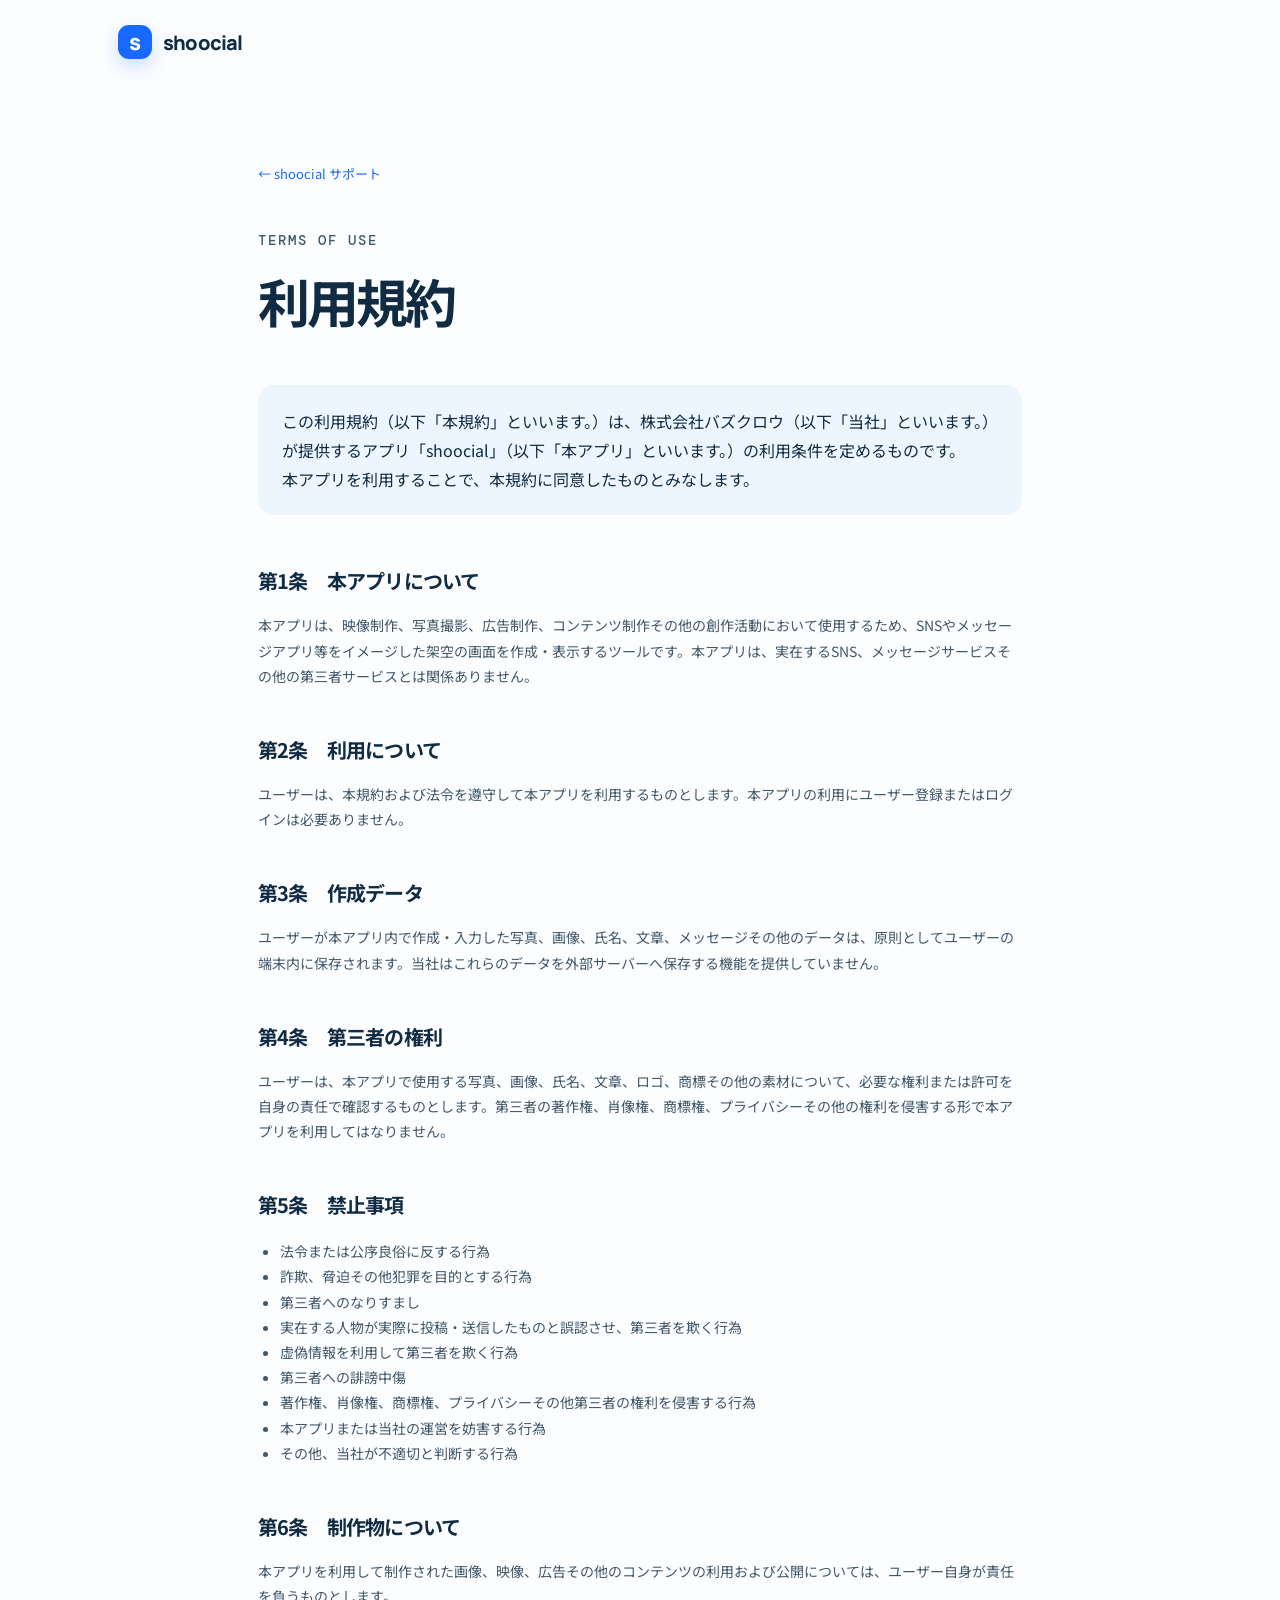
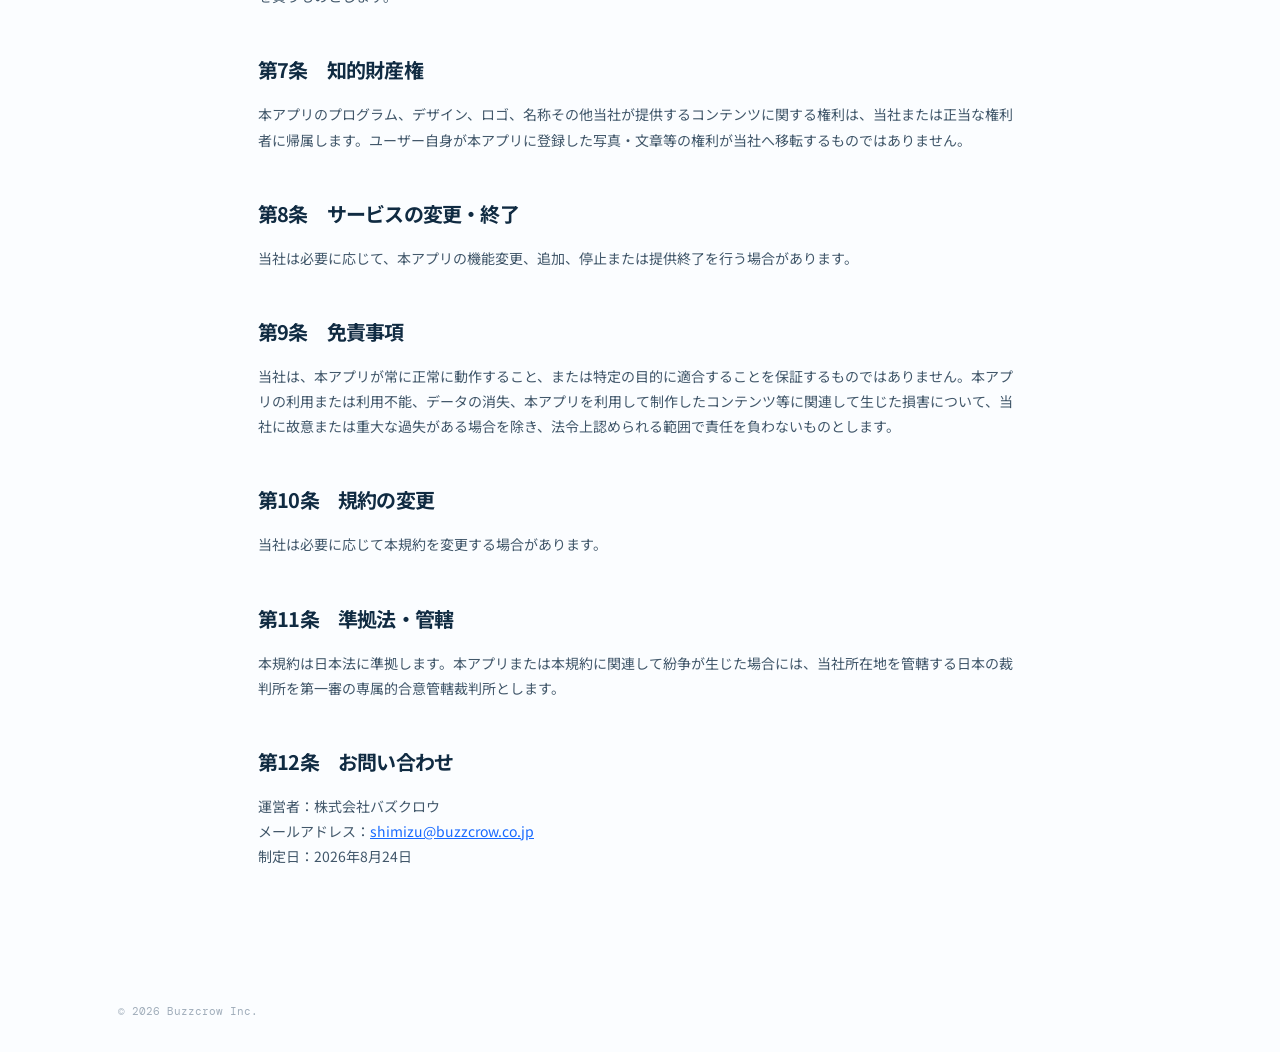
==== terms.html @ a429a089 "Add shoocial support website" ====
<!doctype html><html lang="ja"><head><meta charset="utf-8"><meta name="viewport" content="width=device-width, initial-scale=1"><title>利用規約 | shoocial</title><link rel="stylesheet" href="styles.css"></head><body><header class="site-header"><a class="brand" href="index.html"><span class="brand-mark">s</span><span>shoocial</span></a></header><main class="doc-shell"><a class="back" href="index.html">← shoocial サポート</a><p class="doc-kicker">TERMS OF USE</p><h1>利用規約</h1><div class="doc-intro">この利用規約（以下「本規約」といいます。）は、株式会社バズクロウ（以下「当社」といいます。）が提供するアプリ「shoocial」（以下「本アプリ」といいます。）の利用条件を定めるものです。<br>本アプリを利用することで、本規約に同意したものとみなします。</div><h2>第1条　本アプリについて</h2><p>本アプリは、映像制作、写真撮影、広告制作、コンテンツ制作その他の創作活動において使用するため、SNSやメッセージアプリ等をイメージした架空の画面を作成・表示するツールです。本アプリは、実在するSNS、メッセージサービスその他の第三者サービスとは関係ありません。</p><h2>第2条　利用について</h2><p>ユーザーは、本規約および法令を遵守して本アプリを利用するものとします。本アプリの利用にユーザー登録またはログインは必要ありません。</p><h2>第3条　作成データ</h2><p>ユーザーが本アプリ内で作成・入力した写真、画像、氏名、文章、メッセージその他のデータは、原則としてユーザーの端末内に保存されます。当社はこれらのデータを外部サーバーへ保存する機能を提供していません。</p><h2>第4条　第三者の権利</h2><p>ユーザーは、本アプリで使用する写真、画像、氏名、文章、ロゴ、商標その他の素材について、必要な権利または許可を自身の責任で確認するものとします。第三者の著作権、肖像権、商標権、プライバシーその他の権利を侵害する形で本アプリを利用してはなりません。</p><h2>第5条　禁止事項</h2><ul><li>法令または公序良俗に反する行為</li><li>詐欺、脅迫その他犯罪を目的とする行為</li><li>第三者へのなりすまし</li><li>実在する人物が実際に投稿・送信したものと誤認させ、第三者を欺く行為</li><li>虚偽情報を利用して第三者を欺く行為</li><li>第三者への誹謗中傷</li><li>著作権、肖像権、商標権、プライバシーその他第三者の権利を侵害する行為</li><li>本アプリまたは当社の運営を妨害する行為</li><li>その他、当社が不適切と判断する行為</li></ul><h2>第6条　制作物について</h2><p>本アプリを利用して制作された画像、映像、広告その他のコンテンツの利用および公開については、ユーザー自身が責任を負うものとします。</p><h2>第7条　知的財産権</h2><p>本アプリのプログラム、デザイン、ロゴ、名称その他当社が提供するコンテンツに関する権利は、当社または正当な権利者に帰属します。ユーザー自身が本アプリに登録した写真・文章等の権利が当社へ移転するものではありません。</p><h2>第8条　サービスの変更・終了</h2><p>当社は必要に応じて、本アプリの機能変更、追加、停止または提供終了を行う場合があります。</p><h2>第9条　免責事項</h2><p>当社は、本アプリが常に正常に動作すること、または特定の目的に適合することを保証するものではありません。本アプリの利用または利用不能、データの消失、本アプリを利用して制作したコンテンツ等に関連して生じた損害について、当社に故意または重大な過失がある場合を除き、法令上認められる範囲で責任を負わないものとします。</p><h2>第10条　規約の変更</h2><p>当社は必要に応じて本規約を変更する場合があります。</p><h2>第11条　準拠法・管轄</h2><p>本規約は日本法に準拠します。本アプリまたは本規約に関連して紛争が生じた場合には、当社所在地を管轄する日本の裁判所を第一審の専属的合意管轄裁判所とします。</p><h2>第12条　お問い合わせ</h2><p>運営者：株式会社バズクロウ<br>メールアドレス：<a href="mailto:shimizu@buzzcrow.co.jp">shimizu@buzzcrow.co.jp</a><br>制定日：2026年8月24日</p></main><footer class="site-footer">© 2026 Buzzcrow Inc.</footer></body></html>
---- styles.css ----
@import url('https://fonts.googleapis.com/css2?family=DM+Mono:wght@400;500&family=Manrope:wght@400;600;700;800&family=Noto+Sans+JP:wght@400;500;700;900&display=swap');
:root{--ink:#102b42;--muted:#718496;--blue:#1769ff;--pale:#edf5ff;--line:#dbe7f1}*{box-sizing:border-box}body{margin:0;color:var(--ink);background:#fbfdff;font-family:'Noto Sans JP',sans-serif;line-height:1.8}.site-header{height:84px;display:flex;align-items:center;max-width:1100px;margin:auto;padding:0 28px}.brand{display:flex;align-items:center;gap:11px;color:var(--ink);text-decoration:none;font:800 20px Manrope,sans-serif;letter-spacing:-.04em}.brand-mark{display:grid;place-items:center;width:34px;height:34px;border-radius:11px;background:var(--blue);color:#fff;font:800 22px Manrope,sans-serif;box-shadow:0 7px 18px #1769ff35}.home-shell{max-width:1100px;margin:auto;padding:72px 28px 120px}.hero{max-width:760px;margin-bottom:70px}.eyebrow{margin:0 0 22px;color:var(--blue);font:500 11px 'DM Mono',monospace;letter-spacing:.16em}.hero h1{font-size:clamp(34px,6vw,68px);line-height:1.25;letter-spacing:-.06em;margin:0;font-weight:900}.hero h1 em{font-style:normal;color:var(--blue)}.hero-copy{max-width:500px;color:var(--muted);margin:28px 0 0;font-size:15px}.link-list{display:grid;grid-template-columns:repeat(3,1fr);gap:14px}.link-card{position:relative;display:flex;justify-content:space-between;min-height:205px;padding:25px;background:#fff;border:1px solid var(--line);border-radius:20px;color:var(--ink);text-decoration:none;transition:.25s ease}.link-card:hover{transform:translateY(-5px);border-color:#8fb7e4;box-shadow:0 18px 38px #193b5b12}.link-card span{display:flex;flex-direction:column}.link-card small{color:var(--blue);font:500 12px 'DM Mono',monospace;margin-bottom:38px}.link-card strong{font-size:16px;letter-spacing:-.04em}.link-card b{font:500 11px 'DM Mono',monospace;color:var(--muted);margin-top:3px}.link-card i{display:grid;place-items:center;width:32px;height:32px;background:var(--pale);border-radius:50%;font-style:normal;color:var(--blue);font-size:18px}.home-note{margin-top:31px;color:var(--muted);font-size:12px}.dot{display:inline-block;width:7px;height:7px;border-radius:50%;background:#31c48d;margin-right:6px}.site-footer{max-width:1100px;margin:auto;padding:0 28px 34px;color:#a0adba;font:11px 'DM Mono',monospace}.doc-shell{max-width:820px;margin:0 auto;padding:74px 28px 120px}.doc-kicker{color:var(--blue);font:500 11px 'DM Mono',monospace;letter-spacing:.14em}.doc-shell h1{font-size:clamp(31px,5vw,52px);line-height:1.3;letter-spacing:-.06em;margin:18px 0 50px}.doc-intro{background:var(--pale);border-radius:16px;padding:22px 24px;margin-bottom:48px}.doc-shell h2{font-size:20px;margin:43px 0 10px;letter-spacing:-.04em}.doc-shell p,.doc-shell li{font-size:14px;color:#41576a}.doc-shell ul{padding-left:1.4em}.doc-shell a{color:var(--blue)}.back{display:inline-flex;color:var(--blue);text-decoration:none;font-size:13px;margin-bottom:32px}.contact-card{background:var(--ink);color:#fff;border-radius:22px;padding:35px;margin-top:35px}.contact-card p{color:#b8cad9}.contact-card strong{display:block;font-size:18px;color:#fff;margin:8px 0 20px}.mail-button{display:inline-block;background:#fff;color:var(--ink)!important;text-decoration:none;padding:11px 18px;border-radius:999px;font-weight:700;font-size:13px}@media(max-width:720px){.site-header{height:72px;padding:0 20px}.home-shell{padding:46px 20px 82px}.hero{margin-bottom:48px}.hero-copy{font-size:14px}.link-list{grid-template-columns:1fr;gap:10px}.link-card{min-height:142px}.link-card small{margin-bottom:20px}.doc-shell{padding:45px 20px 80px}.doc-shell h1{margin-bottom:35px}.doc-shell h2{font-size:18px}.doc-shell p,.doc-shell li{font-size:13px}}
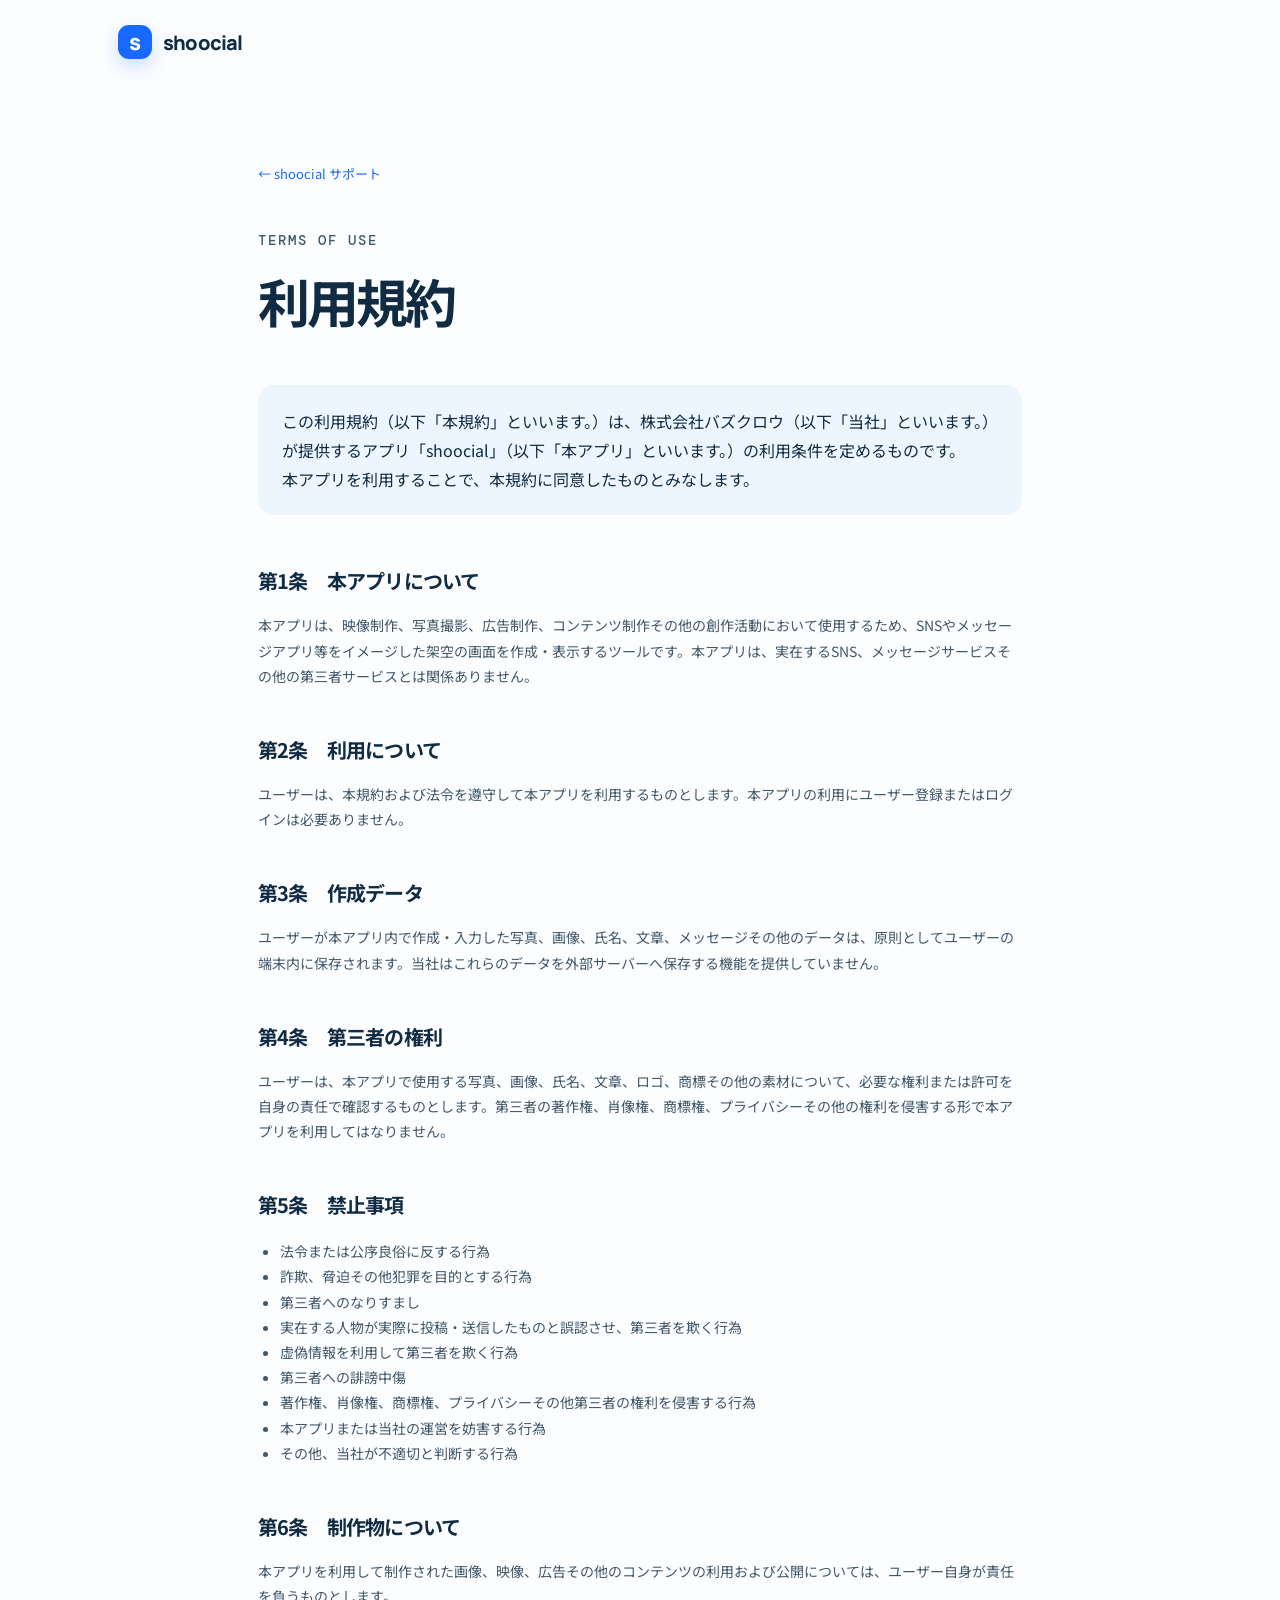
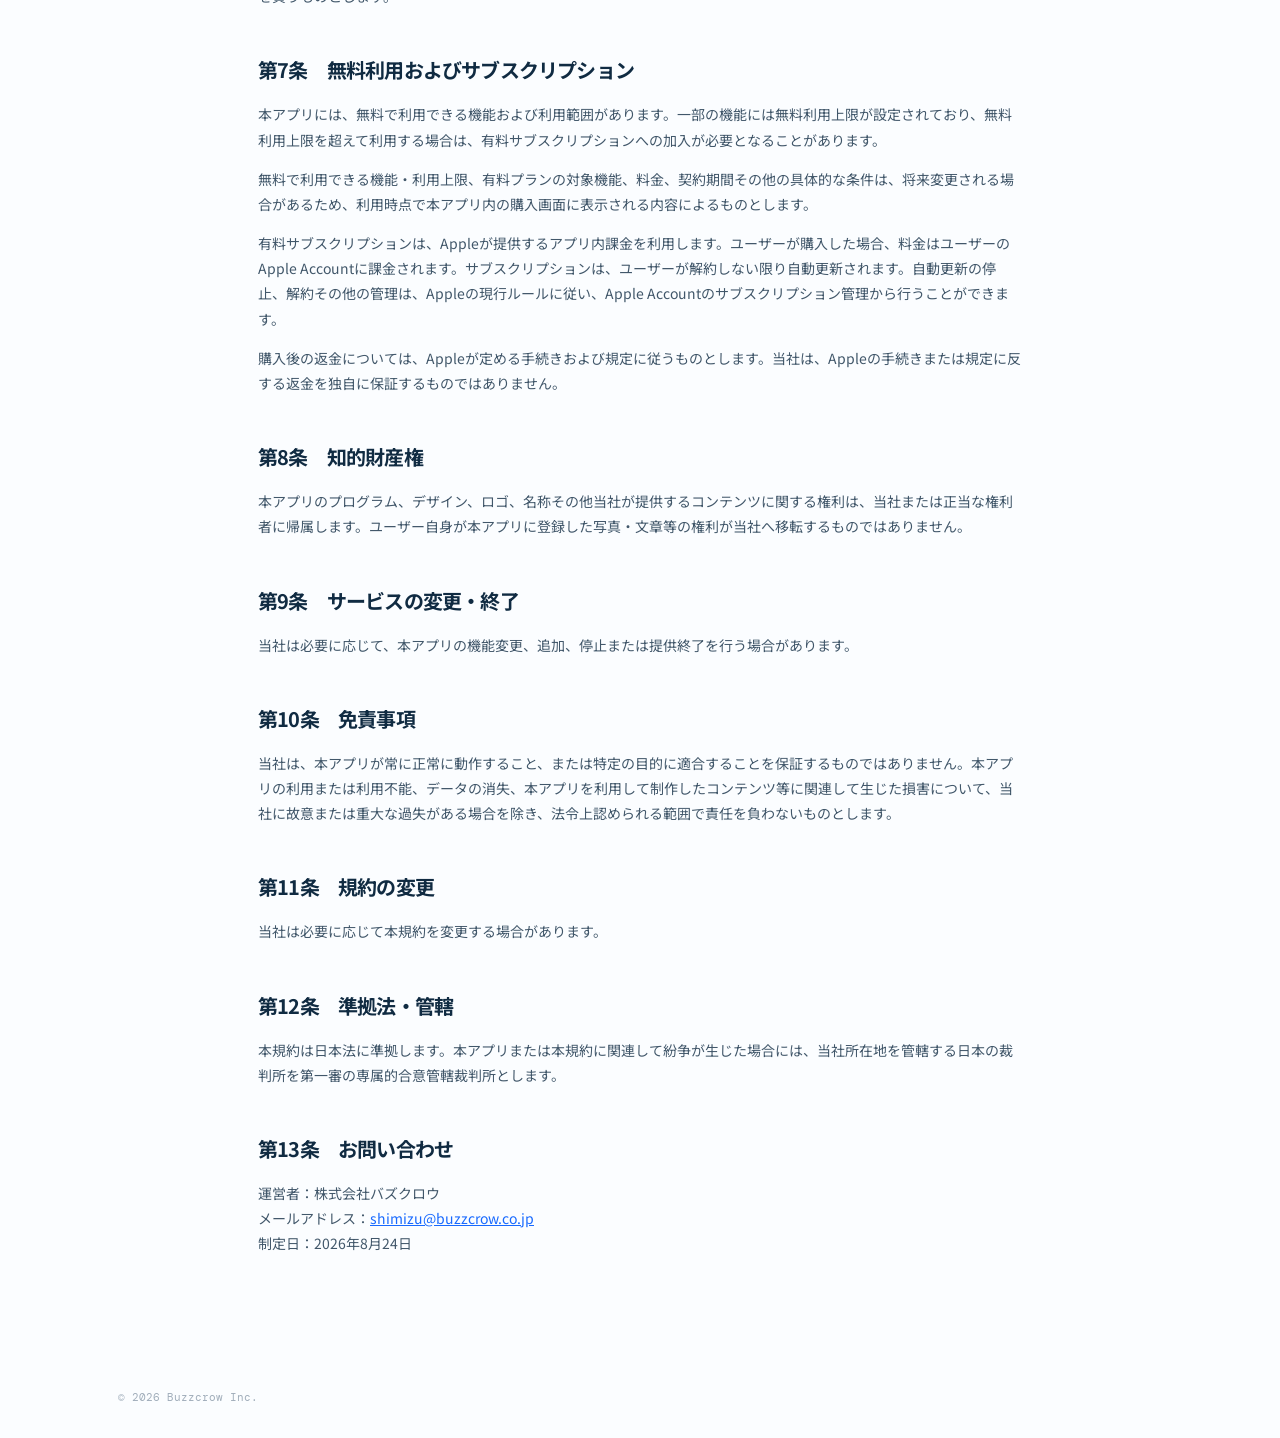
==== commit edce44c3: "Update terms.html" ====
--- a/terms.html
+++ b/terms.html
@@ -1 +1,20 @@
-<!doctype html><html lang="ja"><head><meta charset="utf-8"><meta name="viewport" content="width=device-width, initial-scale=1"><title>利用規約 | shoocial</title><link rel="stylesheet" href="styles.css"></head><body><header class="site-header"><a class="brand" href="index.html"><span class="brand-mark">s</span><span>shoocial</span></a></header><main class="doc-shell"><a class="back" href="index.html">← shoocial サポート</a><p class="doc-kicker">TERMS OF USE</p><h1>利用規約</h1><div class="doc-intro">この利用規約（以下「本規約」といいます。）は、株式会社バズクロウ（以下「当社」といいます。）が提供するアプリ「shoocial」（以下「本アプリ」といいます。）の利用条件を定めるものです。<br>本アプリを利用することで、本規約に同意したものとみなします。</div><h2>第1条　本アプリについて</h2><p>本アプリは、映像制作、写真撮影、広告制作、コンテンツ制作その他の創作活動において使用するため、SNSやメッセージアプリ等をイメージした架空の画面を作成・表示するツールです。本アプリは、実在するSNS、メッセージサービスその他の第三者サービスとは関係ありません。</p><h2>第2条　利用について</h2><p>ユーザーは、本規約および法令を遵守して本アプリを利用するものとします。本アプリの利用にユーザー登録またはログインは必要ありません。</p><h2>第3条　作成データ</h2><p>ユーザーが本アプリ内で作成・入力した写真、画像、氏名、文章、メッセージその他のデータは、原則としてユーザーの端末内に保存されます。当社はこれらのデータを外部サーバーへ保存する機能を提供していません。</p><h2>第4条　第三者の権利</h2><p>ユーザーは、本アプリで使用する写真、画像、氏名、文章、ロゴ、商標その他の素材について、必要な権利または許可を自身の責任で確認するものとします。第三者の著作権、肖像権、商標権、プライバシーその他の権利を侵害する形で本アプリを利用してはなりません。</p><h2>第5条　禁止事項</h2><ul><li>法令または公序良俗に反する行為</li><li>詐欺、脅迫その他犯罪を目的とする行為</li><li>第三者へのなりすまし</li><li>実在する人物が実際に投稿・送信したものと誤認させ、第三者を欺く行為</li><li>虚偽情報を利用して第三者を欺く行為</li><li>第三者への誹謗中傷</li><li>著作権、肖像権、商標権、プライバシーその他第三者の権利を侵害する行為</li><li>本アプリまたは当社の運営を妨害する行為</li><li>その他、当社が不適切と判断する行為</li></ul><h2>第6条　制作物について</h2><p>本アプリを利用して制作された画像、映像、広告その他のコンテンツの利用および公開については、ユーザー自身が責任を負うものとします。</p><h2>第7条　知的財産権</h2><p>本アプリのプログラム、デザイン、ロゴ、名称その他当社が提供するコンテンツに関する権利は、当社または正当な権利者に帰属します。ユーザー自身が本アプリに登録した写真・文章等の権利が当社へ移転するものではありません。</p><h2>第8条　サービスの変更・終了</h2><p>当社は必要に応じて、本アプリの機能変更、追加、停止または提供終了を行う場合があります。</p><h2>第9条　免責事項</h2><p>当社は、本アプリが常に正常に動作すること、または特定の目的に適合することを保証するものではありません。本アプリの利用または利用不能、データの消失、本アプリを利用して制作したコンテンツ等に関連して生じた損害について、当社に故意または重大な過失がある場合を除き、法令上認められる範囲で責任を負わないものとします。</p><h2>第10条　規約の変更</h2><p>当社は必要に応じて本規約を変更する場合があります。</p><h2>第11条　準拠法・管轄</h2><p>本規約は日本法に準拠します。本アプリまたは本規約に関連して紛争が生じた場合には、当社所在地を管轄する日本の裁判所を第一審の専属的合意管轄裁判所とします。</p><h2>第12条　お問い合わせ</h2><p>運営者：株式会社バズクロウ<br>メールアドレス：<a href="mailto:shimizu@buzzcrow.co.jp">shimizu@buzzcrow.co.jp</a><br>制定日：2026年8月24日</p></main><footer class="site-footer">© 2026 Buzzcrow Inc.</footer></body></html>
+<!doctype html>
+<html lang="ja">
+<head><meta charset="utf-8"><meta name="viewport" content="width=device-width, initial-scale=1"><title>利用規約 | shoocial</title><link rel="stylesheet" href="styles.css"></head>
+<body><header class="site-header"><a class="brand" href="index.html"><span class="brand-mark">s</span><span>shoocial</span></a></header>
+<main class="doc-shell"><a class="back" href="index.html">← shoocial サポート</a><p class="doc-kicker">TERMS OF USE</p><h1>利用規約</h1>
+<div class="doc-intro">この利用規約（以下「本規約」といいます。）は、株式会社バズクロウ（以下「当社」といいます。）が提供するアプリ「shoocial」（以下「本アプリ」といいます。）の利用条件を定めるものです。<br>本アプリを利用することで、本規約に同意したものとみなします。</div>
+<h2>第1条　本アプリについて</h2><p>本アプリは、映像制作、写真撮影、広告制作、コンテンツ制作その他の創作活動において使用するため、SNSやメッセージアプリ等をイメージした架空の画面を作成・表示するツールです。本アプリは、実在するSNS、メッセージサービスその他の第三者サービスとは関係ありません。</p>
+<h2>第2条　利用について</h2><p>ユーザーは、本規約および法令を遵守して本アプリを利用するものとします。本アプリの利用にユーザー登録またはログインは必要ありません。</p>
+<h2>第3条　作成データ</h2><p>ユーザーが本アプリ内で作成・入力した写真、画像、氏名、文章、メッセージその他のデータは、原則としてユーザーの端末内に保存されます。当社はこれらのデータを外部サーバーへ保存する機能を提供していません。</p>
+<h2>第4条　第三者の権利</h2><p>ユーザーは、本アプリで使用する写真、画像、氏名、文章、ロゴ、商標その他の素材について、必要な権利または許可を自身の責任で確認するものとします。第三者の著作権、肖像権、商標権、プライバシーその他の権利を侵害する形で本アプリを利用してはなりません。</p>
+<h2>第5条　禁止事項</h2><ul><li>法令または公序良俗に反する行為</li><li>詐欺、脅迫その他犯罪を目的とする行為</li><li>第三者へのなりすまし</li><li>実在する人物が実際に投稿・送信したものと誤認させ、第三者を欺く行為</li><li>虚偽情報を利用して第三者を欺く行為</li><li>第三者への誹謗中傷</li><li>著作権、肖像権、商標権、プライバシーその他第三者の権利を侵害する行為</li><li>本アプリまたは当社の運営を妨害する行為</li><li>その他、当社が不適切と判断する行為</li></ul>
+<h2>第6条　制作物について</h2><p>本アプリを利用して制作された画像、映像、広告その他のコンテンツの利用および公開については、ユーザー自身が責任を負うものとします。</p>
+<h2>第7条　無料利用およびサブスクリプション</h2><p>本アプリには、無料で利用できる機能および利用範囲があります。一部の機能には無料利用上限が設定されており、無料利用上限を超えて利用する場合は、有料サブスクリプションへの加入が必要となることがあります。</p><p>無料で利用できる機能・利用上限、有料プランの対象機能、料金、契約期間その他の具体的な条件は、将来変更される場合があるため、利用時点で本アプリ内の購入画面に表示される内容によるものとします。</p><p>有料サブスクリプションは、Appleが提供するアプリ内課金を利用します。ユーザーが購入した場合、料金はユーザーのApple Accountに課金されます。サブスクリプションは、ユーザーが解約しない限り自動更新されます。自動更新の停止、解約その他の管理は、Appleの現行ルールに従い、Apple Accountのサブスクリプション管理から行うことができます。</p><p>購入後の返金については、Appleが定める手続きおよび規定に従うものとします。当社は、Appleの手続きまたは規定に反する返金を独自に保証するものではありません。</p>
+<h2>第8条　知的財産権</h2><p>本アプリのプログラム、デザイン、ロゴ、名称その他当社が提供するコンテンツに関する権利は、当社または正当な権利者に帰属します。ユーザー自身が本アプリに登録した写真・文章等の権利が当社へ移転するものではありません。</p>
+<h2>第9条　サービスの変更・終了</h2><p>当社は必要に応じて、本アプリの機能変更、追加、停止または提供終了を行う場合があります。</p>
+<h2>第10条　免責事項</h2><p>当社は、本アプリが常に正常に動作すること、または特定の目的に適合することを保証するものではありません。本アプリの利用または利用不能、データの消失、本アプリを利用して制作したコンテンツ等に関連して生じた損害について、当社に故意または重大な過失がある場合を除き、法令上認められる範囲で責任を負わないものとします。</p>
+<h2>第11条　規約の変更</h2><p>当社は必要に応じて本規約を変更する場合があります。</p>
+<h2>第12条　準拠法・管轄</h2><p>本規約は日本法に準拠します。本アプリまたは本規約に関連して紛争が生じた場合には、当社所在地を管轄する日本の裁判所を第一審の専属的合意管轄裁判所とします。</p>
+<h2>第13条　お問い合わせ</h2><p>運営者：株式会社バズクロウ<br>メールアドレス：<a href="mailto:shimizu@buzzcrow.co.jp">shimizu@buzzcrow.co.jp</a><br>制定日：2026年8月24日</p>
+</main><footer class="site-footer">© 2026 Buzzcrow Inc.</footer></body></html>
